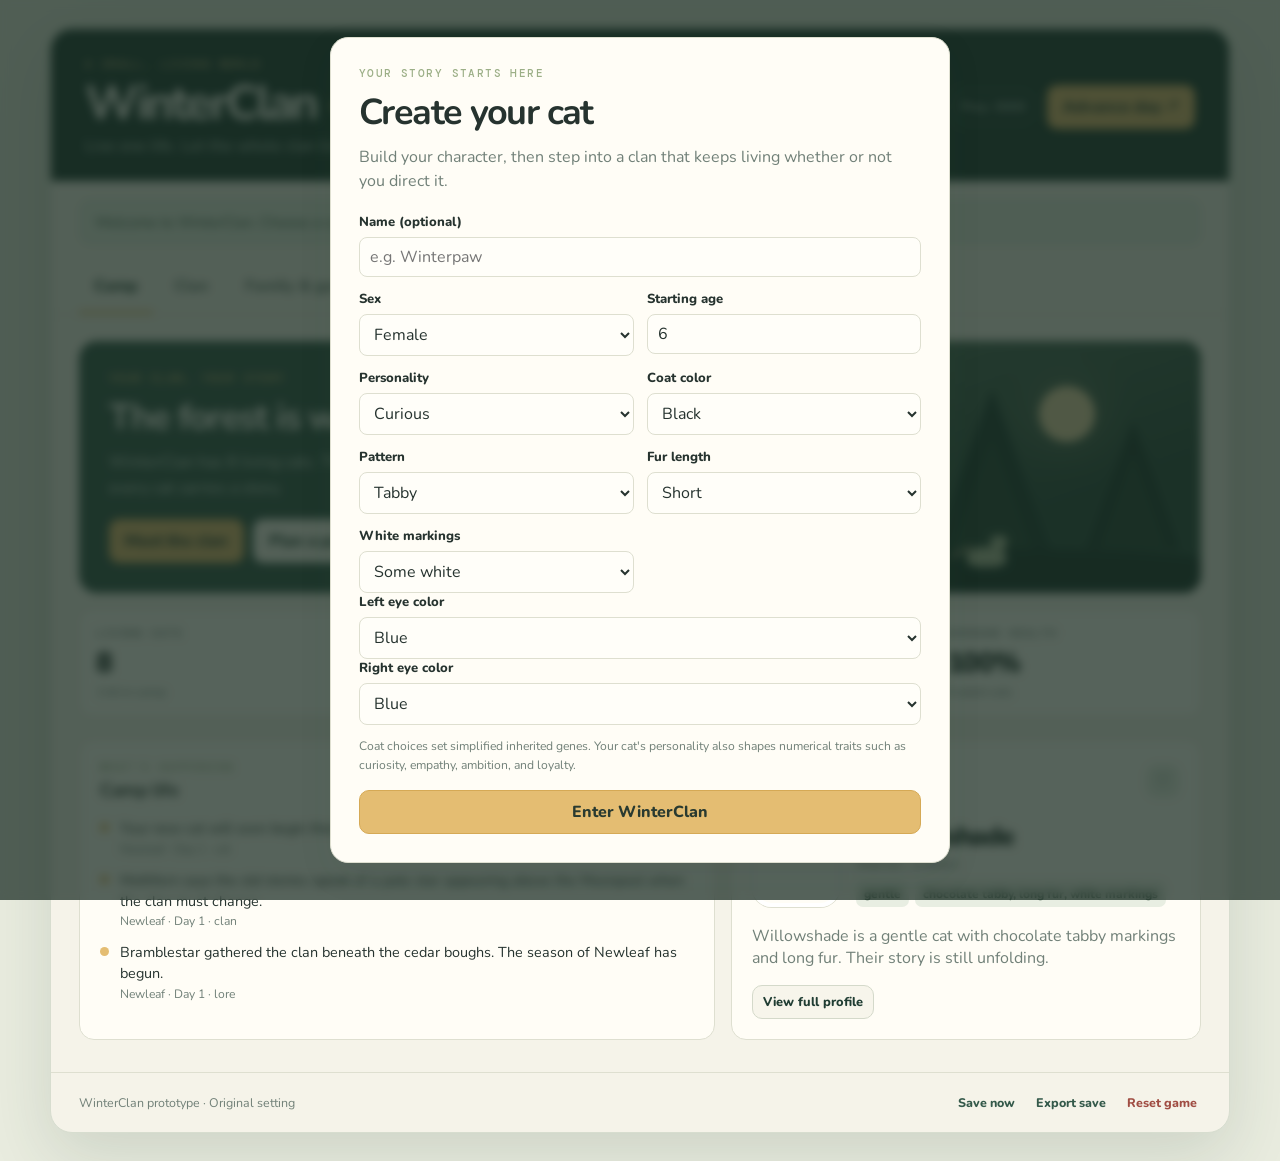
==== cat game/index.html @ 23115331 "Add files via upload" ====
<!doctype html>
<html lang="en">
<head>
  <meta charset="utf-8">
  <meta name="viewport" content="width=device-width, initial-scale=1">
  <title>WinterClan — A Cat Clan Life Simulator</title>
  <link rel="stylesheet" href="styles.css">
</head>
<body>
  <div class="app-shell">
    <header class="topbar">
      <div>
        <p class="eyebrow">A SMALL, LIVING WORLD</p>
        <h1>WinterClan <span class="paw">✦</span></h1>
        <p class="subtitle">Live one life. Let the whole clan live around you.</p>
      </div>
      <div class="top-status">
        <span id="seasonLabel" class="pill">Newleaf · Day 1</span>
        <span id="foodLabel" class="pill">Prey: 12</span>
        <button id="advanceDayBtn" class="button primary">Advance day ↗</button>
      </div>
    </header>

    <div class="notice" id="notice" role="status">
      Welcome to WinterClan. Choose a cat, explore the camp, and shape the clan's future.
    </div>

    <nav class="tabs" aria-label="Game sections">
      <button class="tab active" data-view="camp">Camp</button>
      <button class="tab" data-view="clan">Clan</button>
      <button class="tab" data-view="breeding">Family &amp; genetics</button>
      <button class="tab" data-view="territory">Territory</button>
      <button class="tab" data-view="chronicle">Chronicle</button>
    </nav>

    <main>
      <section class="view active" id="view-camp">
        <div class="hero-card">
          <div class="hero-copy">
            <p class="eyebrow">YOUR CLAN, YOUR STORY</p>
            <h2 id="campGreeting">The forest is waking.</h2>
            <p id="campSummary">Your cats are beginning another day beneath the cedar boughs.</p>
            <div class="hero-actions">
              <button class="button primary" data-jump="clan">Meet the clan</button>
              <button class="button" data-jump="territory">Plan a patrol</button>
            </div>
          </div>
          <div class="camp-art" aria-hidden="true">
            <div class="moon"></div>
            <div class="pine pine-one"></div>
            <div class="pine pine-two"></div>
            <div class="camp-ground"></div>
            <div class="cat-silhouette silhouette-one"></div>
            <div class="cat-silhouette silhouette-two"></div>
          </div>
        </div>

        <div class="stats-grid" id="statsGrid"></div>

        <div class="two-column">
          <section class="panel">
            <div class="panel-heading">
              <div>
                <p class="eyebrow">WHAT'S HAPPENING</p>
                <h3>Camp life</h3>
              </div>
              <span class="tiny-icon">☼</span>
            </div>
            <div id="campEvents" class="event-list"></div>
          </section>

          <section class="panel">
            <div class="panel-heading">
              <div>
                <p class="eyebrow">A CAT TO KNOW</p>
                <h3>Selected cat</h3>
              </div>
              <span class="tiny-icon">♡</span>
            </div>
            <div id="selectedCatCard"></div>
          </section>
        </div>
      </section>

      <section class="view" id="view-clan">
        <div class="section-intro">
          <p class="eyebrow">THE CATS WHO MAKE THE CLAN</p>
          <h2>Clan roster</h2>
          <p>You control one cat. Everyone else makes their own choices, builds relationships, remembers important moments, and may start families without your direction.</p>
        </div>

        <div class="roster-layout">
          <div class="panel roster-panel">
            <div class="panel-heading">
              <h3>Your cats <span id="catCount" class="count"></span></h3>
              <select id="rankFilter" aria-label="Filter by rank">
                <option value="all">All ranks</option>
                <option>Leader</option>
                <option>Deputy</option>
                <option>Medicine Cat</option>
                <option>Warrior</option>
                <option>Apprentice</option>
                <option>Kit</option>
                <option>Elder</option>
              </select>
            </div>
            <div id="catRoster" class="cat-roster"></div>
          </div>

          <div class="panel detail-panel" id="catDetails">
            <p class="muted">Select a cat to see their profile.</p>
          </div>
        </div>
      </section>

      <section class="view" id="view-breeding">
        <div class="section-intro">
          <p class="eyebrow">BLOODLINES &amp; HIDDEN TRAITS</p>
          <h2>Family &amp; genetics</h2>
          <p>Choose a mate for your own cat and decide whether to start a family. NPC cats form bonds and have kittens autonomously. Every kitten inherits alleles from both parents, so recessive traits can remain hidden for generations.</p>
        </div>

        <div class="breeding-layout">
          <section class="panel">
            <div class="panel-heading">
              <h3>Choose your mate</h3>
              <span class="count">Your cat + mate</span>
            </div>
            <label class="field-label" for="parentA">Your cat</label>
            <select id="parentA" class="wide-select"></select>
            <label class="field-label" for="parentB">Potential mate</label>
            <select id="parentB" class="wide-select"></select>
            <div id="breedingPreview" class="genetics-preview"></div>
            <button id="breedBtn" class="button primary full">Choose to start a family</button>
            <p class="fine-print">Your cat must be an adult and choose an unrelated adult of a different sex in this simplified version. NPC families can develop on their own in the background.</p>
          </section>

          <section class="panel">
            <div class="panel-heading">
              <div>
                <p class="eyebrow">FAMILY HISTORY</p>
                <h3>Bloodline notes</h3>
              </div>
            </div>
            <div id="familyNotes" class="event-list"></div>
          </section>
        </div>
      </section>

      <section class="view" id="view-territory">
        <div class="section-intro">
          <p class="eyebrow">BEYOND THE CAMP</p>
          <h2>Territory &amp; patrols</h2>
          <p>Choose where your cat will lead a patrol. The clanmates who join are selected by their bonds with you, and the outcome can change skills, memories, and relationships.</p>
        </div>

        <section class="panel quest-panel" id="questCard"></section>
        <div class="territory-grid" id="territoryGrid"></div>

        <section class="panel patrol-panel">
          <div class="panel-heading">
            <div>
              <p class="eyebrow">YOUR POINT OF VIEW</p>
              <h3>Your life, your choices</h3>
            </div>
            <span class="tiny-icon">➤</span>
          </div>
          <p id="individualModeText">Choose an activity for your playable cat. The rest of the clan continues acting autonomously.</p>
          <div class="action-row">
            <button class="button" id="trainBtn">Practice a skill</button>
            <button class="button" id="socialBtn">Spend time with a clanmate</button>
            <button class="button" id="restBtn">Rest and recover</button>
          </div>
        </section>
      </section>

      <section class="view" id="view-chronicle">
        <div class="section-intro">
          <p class="eyebrow">NOTHING IS EVER JUST A DAY</p>
          <h2>Clan chronicle</h2>
          <p>Births, discoveries, conflicts, and milestones become part of the clan's history. Individual cats keep private memories that shape future decisions.</p>
        </div>

        <section class="panel">
          <div class="panel-heading">
            <h3>Recent history</h3>
            <button id="clearLogBtn" class="button small">Clear view</button>
          </div>
          <div id="chronicleList" class="chronicle-list"></div>
        </section>
      </section>
    </main>

    <div class="creator-overlay" id="creatorOverlay" role="dialog" aria-modal="true" aria-labelledby="creatorTitle">
      <form class="creator-card" id="creatorForm">
        <p class="eyebrow">YOUR STORY STARTS HERE</p>
        <h2 id="creatorTitle">Create your cat</h2>
        <p class="muted">Build your character, then step into a clan that keeps living whether or not you direct it.</p>

        <div class="creator-grid">
          <div class="creator-field creator-wide">
            <label for="catName">Name (optional)</label>
            <input id="catName" name="name" maxlength="28" placeholder="e.g. Winterpaw">
          </div>

          <div class="creator-field">
            <label for="catSex">Sex</label>
            <select id="catSex" name="sex">
              <option value="female">Female</option>
              <option value="male">Male</option>
            </select>
          </div>

          <div class="creator-field">
            <label for="catAge">Starting age</label>
            <input
                type="number"
                id="catAge"
                name="age"
                value="6"
                min="0"
                max="300"
                step="1"
                required
            >
          </div>

          <div class="creator-field">
            <label for="catPersonality">Personality</label>
            <select id="catPersonality" name="personality">
              <option value="curious">Curious</option>
              <option value="bold">Bold</option>
              <option value="gentle">Gentle</option>
              <option value="patient">Patient</option>
              <option value="wary">Wary</option>
              <option value="playful">Playful</option>
              <option value="proud">Proud</option>
              <option value="observant">Observant</option>
              <option value="stubborn">Stubborn</option>
              <option value="loyal">Loyal</option>
            </select>
          </div>

          <div class="creator-field">
            <label for="catColor">Coat color</label>
            <select id="catColor" name="color">
              <option value="black">Black</option>
              <option value="chocolate">Chocolate</option>
              <option value="blue">Blue-gray</option>
              <option value="lilac">Lilac-gray</option>
              <option value="red">Red</option>
              <option value="cream">Cream</option>
            </select>
          </div>

          <div class="creator-field">
            <label for="catPattern">Pattern</label>
            <select id="catPattern" name="pattern">
              <option value="tabby">Tabby</option>
              <option value="solid">Solid</option>
            </select>
          </div>

          <div class="creator-field">
            <label for="catFur">Fur length</label>
            <select id="catFur" name="fur">
              <option value="short">Short</option>
              <option value="long">Long</option>
            </select>
          </div>

          <div class="creator-field">
            <label for="catWhite">White markings</label>
            <select id="catWhite" name="white">
              <option value="none">None</option>
              <option value="some" selected>Some white</option>
              <option value="high">High white</option>
            </select>
          </div>
        </div>

        <div class="creator-field">
        <label for="catLeftEye">Left eye color</label>
        <select id="catLeftEye" name="leftEye">
            <option value="blue" selected>Blue</option>
            <option value="green">Green</option>
            <option value="amber">Amber</option>
            <option value="gold">Gold</option>
            <option value="copper">Copper</option>
        </select>
        </div>

        <div class="creator-field">
        <label for="catRightEye">Right eye color</label>
        <select id="catRightEye" name="rightEye">
            <option value="blue" selected>Blue</option>
            <option value="green">Green</option>
            <option value="amber">Amber</option>
            <option value="gold">Gold</option>
            <option value="copper">Copper</option>
            <option value="same">Same as left eye</option>
        </select>
        </div>

        <p class="fine-print">Coat choices set simplified inherited genes. Your cat's personality also shapes numerical traits such as curiosity, empathy, ambition, and loyalty.</p>
        <button class="button primary full" type="submit">Enter WinterClan</button>
      </form>
    </div>

    <footer>
      <span>WinterClan prototype · Original setting</span>
      <div class="footer-actions">
        <button id="saveBtn" class="text-button">Save now</button>
        <button id="exportBtn" class="text-button">Export save</button>
        <button id="resetBtn" class="text-button danger-text">Reset game</button>
      </div>
    </footer>
  </div>
  <script src="story-events.js"></script>
  <script src="gossip.js"></script>
  <script src="npc-ai.js"></script>
  <script src="relationships.js"></script>
  <script src="social-reactions.js"></script>
  <script src="cat-renderer.js"></script>
  <script src="game.js"></script>
</body>
</html>
---- cat game/styles.css ----
@import url('https://fonts.googleapis.com/css2?family=DM+Mono:wght@400;500&family=Nunito:wght@400;600;700;800;900&display=swap');

:root {
  --ink: #26332f;
  --muted: #718078;
  --paper: #f5f3e9;
  --panel: #fffdf6;
  --line: #dedfd0;
  --forest: #34594a;
  --forest-dark: #203d33;
  --sage: #dce7d6;
  --moss: #9caf87;
  --gold: #e4bd72;
  --rose: #dba9a0;
  --shadow: 0 12px 35px rgba(41, 58, 47, .08);
}

* { box-sizing: border-box; }

body {
  margin: 0;
  background: #e9ecdf;
  color: var(--ink);
  font-family: "Nunito", system-ui, sans-serif;
}

button, select, input { font: inherit; }
button { cursor: pointer; }

button:focus-visible, select:focus-visible, input:focus-visible {
  outline: 3px solid #d3a94f;
  outline-offset: 2px;
}

.app-shell {
  max-width: 1180px;
  margin: 28px auto;
  background: var(--paper);
  border: 1px solid #d7ddcf;
  border-radius: 22px;
  overflow: hidden;
  box-shadow: 0 22px 65px rgba(32, 61, 51, .14);
}

.topbar {
  padding: 28px 34px 24px;
  background: var(--forest-dark);
  color: #fffdf5;
  display: flex;
  align-items: center;
  justify-content: space-between;
  gap: 24px;
}

h1, h2, h3, p { margin-top: 0; }

h1 {
  font-size: clamp(2rem, 4vw, 3rem);
  letter-spacing: -.06em;
  line-height: 1;
  margin-bottom: 8px;
}

h2 {
  font-size: clamp(1.65rem, 3vw, 2.25rem);
  letter-spacing: -.045em;
  margin-bottom: 8px;
}

h3 {
  font-size: 1.12rem;
  letter-spacing: -.02em;
  margin-bottom: 0;
}

.paw { color: var(--gold); font-size: .72em; }
.subtitle { margin: 0; color: #c6d6c8; }

.eyebrow {
  font: 500 .68rem "DM Mono", monospace;
  letter-spacing: .13em;
  text-transform: uppercase;
  color: var(--moss);
  margin-bottom: 8px;
}

.topbar .eyebrow { color: #d2bd84; }

.top-status {
  display: flex;
  flex-wrap: wrap;
  justify-content: flex-end;
  align-items: center;
  gap: 8px;
}

.pill {
  border: 1px solid #577365;
  border-radius: 99px;
  padding: 8px 12px;
  color: #e7eee4;
  font-size: .8rem;
  white-space: nowrap;
}

.button {
  background: #f7f5eb;
  border: 1px solid #d4d9ca;
  color: var(--forest-dark);
  padding: 10px 15px;
  border-radius: 10px;
  font-weight: 800;
  transition: transform .12s ease, background .12s ease;
}

.button:hover { transform: translateY(-1px); background: #fff; }

.button.primary {
  background: var(--gold);
  border-color: #d5a955;
  color: #293a30;
}

.button.primary:hover { background: #f0ca83; }
.button.small { padding: 7px 10px; font-size: .8rem; }
.button.full { width: 100%; margin-top: 16px; }

.notice {
  margin: 18px 28px 0;
  padding: 12px 15px;
  border-radius: 10px;
  background: #e5eddf;
  color: #3d5b48;
  border: 1px solid #d3e0cd;
  font-size: .9rem;
}

.notice-pop { animation: noticePop .5s ease; }

@keyframes noticePop {
  0% { transform: scale(.99); }
  50% { transform: scale(1.01); }
  100% { transform: scale(1); }
}

.tabs {
  display: flex;
  gap: 6px;
  padding: 18px 28px 0;
  border-bottom: 1px solid var(--line);
  overflow-x: auto;
}

.tab {
  border: 0;
  background: transparent;
  color: var(--muted);
  padding: 12px 15px 14px;
  font-weight: 800;
  border-bottom: 3px solid transparent;
  white-space: nowrap;
}

.tab:hover { color: var(--forest); }

.tab.active {
  color: var(--forest-dark);
  border-bottom-color: var(--gold);
}

main { padding: 26px 28px 32px; min-height: 520px; }

.view { display: none; animation: appear .18s ease; }
.view.active { display: block; }

@keyframes appear {
  from { opacity: .55; transform: translateY(3px); }
  to { opacity: 1; transform: none; }
}

.hero-card {
  min-height: 250px;
  background: var(--forest);
  border-radius: 18px;
  overflow: hidden;
  color: #fffdf5;
  display: grid;
  grid-template-columns: 1.1fr .9fr;
  position: relative;
}

.hero-copy { padding: 30px; z-index: 1; align-self: center; }
.hero-copy .eyebrow { color: #e7c981; }

.hero-copy p:not(.eyebrow) {
  max-width: 430px;
  color: #d9e4d8;
  line-height: 1.6;
}

.hero-actions { display: flex; gap: 9px; flex-wrap: wrap; margin-top: 18px; }

.camp-art {
  min-height: 250px;
  position: relative;
  overflow: hidden;
  background: linear-gradient(160deg, #597964 0%, #2d4d3f 68%);
}

.moon {
  width: 56px;
  height: 56px;
  border-radius: 50%;
  background: #e9d8a8;
  position: absolute;
  right: 21%;
  top: 18%;
  box-shadow: 0 0 50px #e9d8a855;
}

.pine {
  position: absolute;
  bottom: 28px;
  width: 0;
  height: 0;
  border-left: 58px solid transparent;
  border-right: 58px solid transparent;
  border-bottom: 160px solid #203d33;
}

.pine:after {
  content: "";
  position: absolute;
  left: -42px;
  top: 40px;
  border-left: 42px solid transparent;
  border-right: 42px solid transparent;
  border-bottom: 118px solid #294738;
}

.pine-one { right: 30%; transform: scale(1.2); }

.pine-two {
  right: 2%;
  transform: scale(.8);
  border-bottom-color: #1f3a30;
}

.camp-ground {
  position: absolute;
  bottom: 0;
  height: 45px;
  width: 100%;
  background: #1d382e;
  border-radius: 50% 50% 0 0 / 25% 25% 0 0;
}

.cat-silhouette {
  position: absolute;
  z-index: 2;
  bottom: 27px;
  width: 55px;
  height: 28px;
  border-radius: 45% 48% 35% 35%;
  background: #d6c6a0;
}

.cat-silhouette:before {
  content: "";
  position: absolute;
  right: -2px;
  top: -18px;
  width: 25px;
  height: 23px;
  border-radius: 50%;
  background: inherit;
  clip-path: polygon(0 20%, 24% 0, 40% 20%, 76% 0, 100% 45%, 82% 100%, 18% 100%);
}

.cat-silhouette:after {
  content: "";
  position: absolute;
  left: -24px;
  top: 4px;
  width: 35px;
  height: 6px;
  border-top: 4px solid #d6c6a0;
  border-radius: 50%;
  transform: rotate(-25deg);
}

.silhouette-one { left: 25%; }

.silhouette-two {
  left: 52%;
  bottom: 22px;
  transform: scale(.72);
  background: #aebc9b;
}

.stats-grid {
  display: grid;
  grid-template-columns: repeat(4, 1fr);
  gap: 12px;
  margin: 16px 0 22px;
}

.stat-card {
  background: var(--panel);
  border: 1px solid var(--line);
  border-radius: 13px;
  padding: 16px;
}

.stat-label {
  color: var(--muted);
  font: 500 .68rem "DM Mono", monospace;
  text-transform: uppercase;
  letter-spacing: .08em;
}

.stat-value {
  font-size: 1.75rem;
  font-weight: 900;
  margin-top: 4px;
  letter-spacing: -.04em;
}

.stat-foot { font-size: .78rem; color: var(--muted); margin-top: 1px; }

.two-column, .breeding-layout {
  display: grid;
  grid-template-columns: 1.15fr .85fr;
  gap: 16px;
}

.panel {
  background: var(--panel);
  border: 1px solid var(--line);
  border-radius: 15px;
  padding: 20px;
  min-width: 0;
}

.panel-heading {
  display: flex;
  align-items: center;
  justify-content: space-between;
  gap: 12px;
  margin-bottom: 16px;
}

.panel-heading .eyebrow { margin-bottom: 4px; }

.tiny-icon {
  display: grid;
  place-items: center;
  width: 34px;
  height: 34px;
  border-radius: 11px;
  background: #e9efe3;
  color: var(--forest);
  font-size: 1.1rem;
}

.event-list { display: flex; flex-direction: column; gap: 11px; }

.event-item {
  display: flex;
  gap: 11px;
  align-items: flex-start;
  font-size: .9rem;
  line-height: 1.45;
}

.event-dot {
  width: 9px;
  height: 9px;
  margin-top: 5px;
  flex: 0 0 auto;
  border-radius: 50%;
  background: var(--gold);
}

.event-item small {
  display: block;
  color: var(--muted);
  margin-top: 2px;
  font-size: .76rem;
}

.section-intro { margin: 2px 0 22px; max-width: 720px; }

.section-intro > p:last-child {
  color: var(--muted);
  line-height: 1.6;
  margin-bottom: 0;
}

.roster-layout {
  display: grid;
  grid-template-columns: minmax(270px, .8fr) minmax(0, 1.2fr);
  gap: 16px;
  align-items: start;
}

.roster-panel { padding: 16px; }
.count {
  font: 500 .72rem "DM Mono", monospace;
  color: var(--muted);
  background: #edf0e7;
  padding: 4px 7px;
  border-radius: 6px;
}

select, input {
  background: #fffef9;
  color: var(--ink);
  border: 1px solid var(--line);
  border-radius: 8px;
  padding: 8px 10px;
  max-width: 100%;
}

.cat-roster {
  display: flex;
  flex-direction: column;
  gap: 7px;
  max-height: 600px;
  overflow-y: auto;
}

.cat-row {
  display: flex;
  align-items: center;
  gap: 10px;
  border: 1px solid transparent;
  border-radius: 11px;
  padding: 9px;
  background: #f8f7ef;
  text-align: left;
  color: var(--ink);
  width: 100%;
}

.cat-row:hover { border-color: #c9d7c5; background: #f0f4eb; }
.cat-row.selected { border-color: #93ae8b; background: #e8f0e3; }

.cat-avatar {
  width: 43px;
  height: 43px;
  flex: 0 0 auto;
  display: grid;
  place-items: center;
  font-size: 1.6rem;
  border-radius: 12px;
  background: var(--fur, #c8b79d);
  border: 2px solid #ffffff99;
}

.cat-row-info { flex: 1; min-width: 0; }
.cat-row-name { font-weight: 900; }
.cat-row-sub { color: var(--muted); font-size: .76rem; }

.cat-row-badge {
  font-size: .67rem;
  padding: 4px 6px;
  border-radius: 6px;
  background: #e7eadf;
  color: #526252;
}

.detail-panel { min-height: 320px; }

.profile-header {
  display: flex;
  gap: 16px;
  align-items: center;
  margin-bottom: 18px;
}

.profile-avatar {
    width: 88px;
    height: 88px;
    border-radius: 20px;
    background: transparent;
    border: 4px solid #fff;
    box-shadow: 0 0 0 1px var(--line);
    display: grid;
    place-items: center;
    object-fit: contain;
    flex: 0 0 auto;
}

.profile-illustration {
    display: flex;
    justify-content: center;
    padding: 16px;
    margin: 12px 0;
}

#fullProfileCatCanvas {
    width: 280px;
    max-width: 100%;
    height: auto;
    object-fit: contain;
}

.profile-name { font-size: 1.65rem; font-weight: 900; letter-spacing: -.04em; }
.profile-meta { color: var(--muted); font-size: .85rem; }
.tag-row { display: flex; flex-wrap: wrap; gap: 6px; margin-top: 8px; }

.tag {
  background: #e8eee2;
  color: #3e5b48;
  border-radius: 7px;
  padding: 5px 8px;
  font-size: .75rem;
  font-weight: 800;
}

.profile-section {
  border-top: 1px solid var(--line);
  padding-top: 15px;
  margin-top: 15px;
}

.profile-section h4 { margin: 0 0 10px; font-size: .88rem; }

.trait-grid {
  display: grid;
  grid-template-columns: repeat(2, minmax(0, 1fr));
  gap: 8px;
}

.trait { background: #f5f4eb; border-radius: 9px; padding: 10px; }
.trait-label { color: var(--muted); font-size: .72rem; }
.trait-value { font-weight: 800; font-size: .88rem; margin-top: 3px; overflow-wrap: anywhere; }
.meter { height: 6px; background: #e6e8dd; border-radius: 99px; overflow: hidden; margin-top: 7px; }
.meter span { display: block; height: 100%; background: var(--moss); border-radius: inherit; }

.field-label { display: block; font-weight: 800; font-size: .82rem; margin: 15px 0 6px; }
.wide-select { width: 100%; }

.genetics-preview {
  margin-top: 18px;
  padding: 15px;
  border-radius: 12px;
  background: #f3f4e9;
  line-height: 1.55;
  font-size: .88rem;
}

.preview-title { font-weight: 900; margin-bottom: 8px; }

.gene-line {
  display: flex;
  justify-content: space-between;
  gap: 12px;
  padding: 5px 0;
  border-bottom: 1px dashed #d9dece;
}

.gene-line:last-child { border-bottom: 0; }
.gene-line span:last-child { font-family: "DM Mono", monospace; font-size: .8rem; }
.fine-print { font-size: .76rem; color: var(--muted); line-height: 1.5; margin: 12px 0 0; }

.territory-grid {
  display: grid;
  grid-template-columns: repeat(3, 1fr);
  gap: 13px;
  margin-bottom: 16px;
}

.location-card {
  text-align: left;
  padding: 17px;
  border: 1px solid var(--line);
  border-radius: 14px;
  background: var(--panel);
  color: var(--ink);
  min-height: 175px;
}

.location-card:hover { border-color: #9eb599; transform: translateY(-2px); }
.location-emoji { font-size: 1.8rem; display: block; margin-bottom: 10px; }
.location-card h3 { margin-bottom: 7px; }

.location-card p {
  color: var(--muted);
  font-size: .82rem;
  line-height: 1.5;
  margin-bottom: 10px;
}

.location-difficulty {
  font: .68rem "DM Mono", monospace;
  color: #59715b;
  text-transform: uppercase;
  letter-spacing: .08em;
}

.patrol-panel { margin-top: 10px; }
.action-row { display: flex; flex-wrap: wrap; gap: 8px; }
.muted { color: var(--muted); }

.chronicle-list { display: flex; flex-direction: column; gap: 0; }

.chronicle-entry {
  display: grid;
  grid-template-columns: 110px 1fr;
  gap: 15px;
  padding: 14px 0;
  border-bottom: 1px solid var(--line);
  line-height: 1.5;
}

.chronicle-entry:last-child { border-bottom: 0; }
.chronicle-date { color: var(--muted); font: .7rem "DM Mono", monospace; }
.chronicle-text { font-size: .9rem; }

.chronicle-type {
  display: inline-block;
  margin-right: 7px;
  color: #527055;
  background: #e9efe3;
  border-radius: 5px;
  padding: 2px 6px;
  font-size: .65rem;
  font-weight: 900;
  text-transform: uppercase;
}

.creator-overlay {
  position: fixed;
  inset: 0;
  z-index: 20;
  display: none;
  align-items: center;
  justify-content: center;
  overflow-y: auto;
  padding: 20px;
  background: rgba(21, 39, 31, .72);
  backdrop-filter: blur(5px);
}

.creator-overlay.open { display: flex; }

.creator-card {
  width: min(100%, 620px);
  max-height: 95vh;
  overflow-y: auto;
  padding: 28px;
  border: 1px solid var(--line);
  border-radius: 18px;
  background: var(--panel);
  box-shadow: var(--shadow);
}

.creator-card h2 { margin-bottom: 8px; }
.creator-card > .muted { line-height: 1.5; }

.creator-grid {
  display: grid;
  grid-template-columns: repeat(2, minmax(0, 1fr));
  gap: 13px;
  margin-top: 20px;
}

.creator-field { display: flex; flex-direction: column; gap: 6px; min-width: 0; }
.creator-field label { font-size: .82rem; font-weight: 800; }
.creator-field input, .creator-field select { width: 100%; }
.creator-wide { grid-column: 1 / -1; }

footer {
  border-top: 1px solid var(--line);
  padding: 17px 28px;
  display: flex;
  justify-content: space-between;
  align-items: center;
  gap: 12px;
  color: var(--muted);
  font-size: .78rem;
}

.footer-actions { display: flex; gap: 13px; flex-wrap: wrap; }

.text-button {
  border: 0;
  background: transparent;
  color: var(--forest);
  font-weight: 800;
  padding: 4px;
}

.text-button:hover { text-decoration: underline; }
.danger-text { color: #a04d43; }
.empty-state { color: var(--muted); padding: 16px 0; font-size: .9rem; }

@media (max-width: 820px) {
  .app-shell { margin: 0; border-radius: 0; border: 0; }
  .topbar { align-items: flex-start; flex-direction: column; padding: 24px 20px; }
  .top-status { justify-content: flex-start; }
  main { padding: 20px 16px 28px; }
  .tabs { padding: 14px 12px 0; }
  .notice { margin: 14px 16px 0; }
  .hero-card { grid-template-columns: 1fr; }
  .camp-art { min-height: 145px; }
  .hero-copy { padding: 24px; }
  .stats-grid { grid-template-columns: repeat(2, 1fr); }
  .two-column, .breeding-layout, .roster-layout { grid-template-columns: 1fr; }
  .territory-grid { grid-template-columns: 1fr; }
  .location-card { min-height: auto; }
  footer { padding: 16px; align-items: flex-start; flex-direction: column; }
  .creator-card { padding: 22px; }
}

@media (max-width: 480px) {
  .creator-grid { grid-template-columns: 1fr; }
  .creator-wide { grid-column: auto; }
  .chronicle-entry { grid-template-columns: 1fr; gap: 4px; }
  .profile-header { align-items: flex-start; }
  .profile-avatar { width: 70px; height: 70px; font-size: 2.5rem; }
}

@media (prefers-reduced-motion: reduce) {
  *, *::before, *::after {
    animation-duration: .01ms !important;
    transition-duration: .01ms !important;
    scroll-behavior: auto !important;
  }
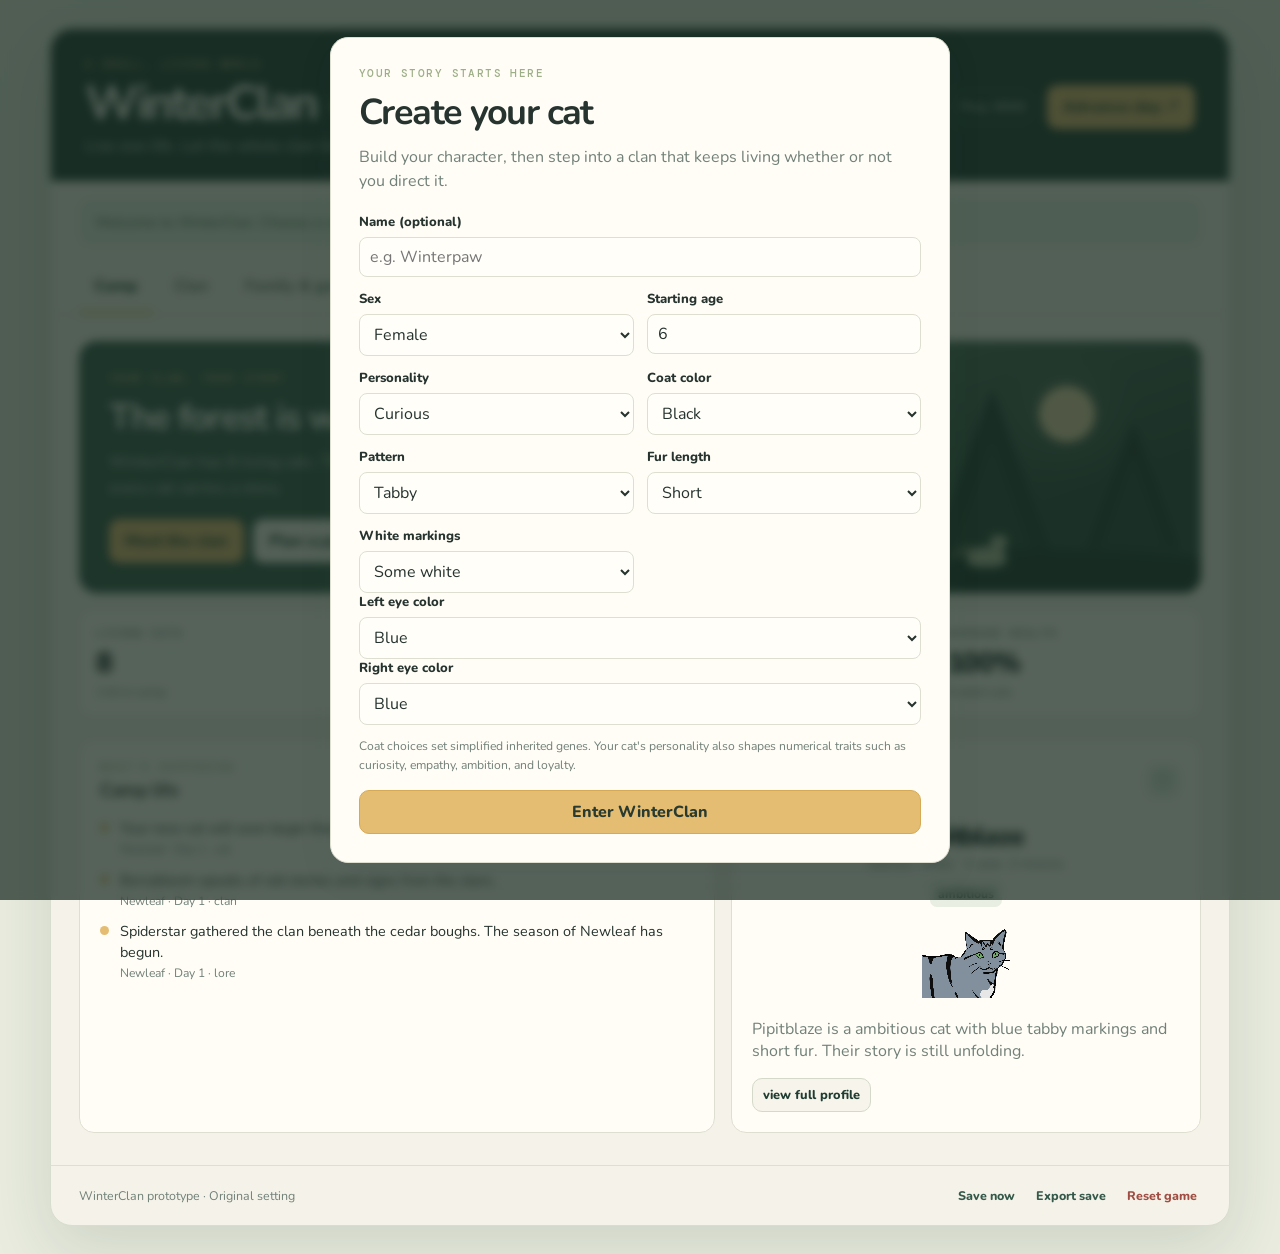
==== commit a98c187e: "added new bases + markings, adjusted directory, added wip branching dialogue to confessions, added c" ====
--- a/cat game/index.html
+++ b/cat game/index.html
@@ -95,13 +95,13 @@
               <h3>Your cats <span id="catCount" class="count"></span></h3>
               <select id="rankFilter" aria-label="Filter by rank">
                 <option value="all">All ranks</option>
-                <option>Leader</option>
-                <option>Deputy</option>
-                <option>Medicine Cat</option>
-                <option>Warrior</option>
-                <option>Apprentice</option>
-                <option>Kit</option>
-                <option>Elder</option>
+                <option>leader</option>
+                <option>deputy</option>
+                <option>medicine cat</option>
+                <option>warrior</option>
+                <option>apprentice</option>
+                <option>kit</option>
+                <option>elder</option>
               </select>
             </div>
             <div id="catRoster" class="cat-roster"></div>
@@ -316,12 +316,12 @@
       </div>
     </footer>
   </div>
-  <script src="story-events.js"></script>
-  <script src="gossip.js"></script>
-  <script src="npc-ai.js"></script>
-  <script src="relationships.js"></script>
-  <script src="social-reactions.js"></script>
-  <script src="cat-renderer.js"></script>
-  <script src="game.js"></script>
+  <script src="js/story-events.js"></script>
+  <script src="js/gossip.js"></script>
+  <script src="js/npc-ai.js"></script>
+  <script src="js/relationships.js"></script>
+  <script src="js/social-reactions.js"></script>
+  <script src="js/cat-renderer.js"></script>
+  <script src="js/game.js"></script>
 </body>
 </html>
--- a/cat game/styles.css
+++ b/cat game/styles.css
@@ -1,4 +1,4 @@
-@import url('https://fonts.googleapis.com/css2?family=DM+Mono:wght@400;500&family=Nunito:wght@400;600;700;800;900&display=swap');
+@import url("https://fonts.googleapis.com/css2?family=DM+Mono:wght@400;500&family=Nunito:wght@400;600;700;800;900&display=swap");
 
 :root {
   --ink: #26332f;
@@ -12,10 +12,12 @@
   --moss: #9caf87;
   --gold: #e4bd72;
   --rose: #dba9a0;
-  --shadow: 0 12px 35px rgba(41, 58, 47, .08);
-}
-
-* { box-sizing: border-box; }
+  --shadow: 0 12px 35px rgba(41, 58, 47, 0.08);
+}
+
+* {
+  box-sizing: border-box;
+}
 
 body {
   margin: 0;
@@ -24,10 +26,18 @@
   font-family: "Nunito", system-ui, sans-serif;
 }
 
-button, select, input { font: inherit; }
-button { cursor: pointer; }
-
-button:focus-visible, select:focus-visible, input:focus-visible {
+button,
+select,
+input {
+  font: inherit;
+}
+button {
+  cursor: pointer;
+}
+
+button:focus-visible,
+select:focus-visible,
+input:focus-visible {
   outline: 3px solid #d3a94f;
   outline-offset: 2px;
 }
@@ -39,7 +49,7 @@
   border: 1px solid #d7ddcf;
   border-radius: 22px;
   overflow: hidden;
-  box-shadow: 0 22px 65px rgba(32, 61, 51, .14);
+  box-shadow: 0 22px 65px rgba(32, 61, 51, 0.14);
 }
 
 .topbar {
@@ -52,39 +62,54 @@
   gap: 24px;
 }
 
-h1, h2, h3, p { margin-top: 0; }
+h1,
+h2,
+h3,
+p {
+  margin-top: 0;
+}
 
 h1 {
   font-size: clamp(2rem, 4vw, 3rem);
-  letter-spacing: -.06em;
+  letter-spacing: -0.06em;
   line-height: 1;
   margin-bottom: 8px;
 }
 
 h2 {
   font-size: clamp(1.65rem, 3vw, 2.25rem);
-  letter-spacing: -.045em;
+  letter-spacing: -0.045em;
   margin-bottom: 8px;
 }
 
 h3 {
   font-size: 1.12rem;
-  letter-spacing: -.02em;
+  letter-spacing: -0.02em;
   margin-bottom: 0;
 }
 
-.paw { color: var(--gold); font-size: .72em; }
-.subtitle { margin: 0; color: #c6d6c8; }
+.paw {
+  color: var(--gold);
+  font-size: 0.72em;
+}
+.subtitle {
+  margin: 0;
+  color: #c6d6c8;
+}
 
 .eyebrow {
-  font: 500 .68rem "DM Mono", monospace;
-  letter-spacing: .13em;
+  font:
+    500 0.68rem "DM Mono",
+    monospace;
+  letter-spacing: 0.13em;
   text-transform: uppercase;
   color: var(--moss);
   margin-bottom: 8px;
 }
 
-.topbar .eyebrow { color: #d2bd84; }
+.topbar .eyebrow {
+  color: #d2bd84;
+}
 
 .top-status {
   display: flex;
@@ -99,7 +124,7 @@
   border-radius: 99px;
   padding: 8px 12px;
   color: #e7eee4;
-  font-size: .8rem;
+  font-size: 0.8rem;
   white-space: nowrap;
 }
 
@@ -110,10 +135,15 @@
   padding: 10px 15px;
   border-radius: 10px;
   font-weight: 800;
-  transition: transform .12s ease, background .12s ease;
-}
-
-.button:hover { transform: translateY(-1px); background: #fff; }
+  transition:
+    transform 0.12s ease,
+    background 0.12s ease;
+}
+
+.button:hover {
+  transform: translateY(-1px);
+  background: #fff;
+}
 
 .button.primary {
   background: var(--gold);
@@ -121,9 +151,17 @@
   color: #293a30;
 }
 
-.button.primary:hover { background: #f0ca83; }
-.button.small { padding: 7px 10px; font-size: .8rem; }
-.button.full { width: 100%; margin-top: 16px; }
+.button.primary:hover {
+  background: #f0ca83;
+}
+.button.small {
+  padding: 7px 10px;
+  font-size: 0.8rem;
+}
+.button.full {
+  width: 100%;
+  margin-top: 16px;
+}
 
 .notice {
   margin: 18px 28px 0;
@@ -132,15 +170,23 @@
   background: #e5eddf;
   color: #3d5b48;
   border: 1px solid #d3e0cd;
-  font-size: .9rem;
-}
-
-.notice-pop { animation: noticePop .5s ease; }
+  font-size: 0.9rem;
+}
+
+.notice-pop {
+  animation: noticePop 0.5s ease;
+}
 
 @keyframes noticePop {
-  0% { transform: scale(.99); }
-  50% { transform: scale(1.01); }
-  100% { transform: scale(1); }
+  0% {
+    transform: scale(0.99);
+  }
+  50% {
+    transform: scale(1.01);
+  }
+  100% {
+    transform: scale(1);
+  }
 }
 
 .tabs {
@@ -161,21 +207,37 @@
   white-space: nowrap;
 }
 
-.tab:hover { color: var(--forest); }
+.tab:hover {
+  color: var(--forest);
+}
 
 .tab.active {
   color: var(--forest-dark);
   border-bottom-color: var(--gold);
 }
 
-main { padding: 26px 28px 32px; min-height: 520px; }
-
-.view { display: none; animation: appear .18s ease; }
-.view.active { display: block; }
+main {
+  padding: 26px 28px 32px;
+  min-height: 520px;
+}
+
+.view {
+  display: none;
+  animation: appear 0.18s ease;
+}
+.view.active {
+  display: block;
+}
 
 @keyframes appear {
-  from { opacity: .55; transform: translateY(3px); }
-  to { opacity: 1; transform: none; }
+  from {
+    opacity: 0.55;
+    transform: translateY(3px);
+  }
+  to {
+    opacity: 1;
+    transform: none;
+  }
 }
 
 .hero-card {
@@ -185,12 +247,18 @@
   overflow: hidden;
   color: #fffdf5;
   display: grid;
-  grid-template-columns: 1.1fr .9fr;
+  grid-template-columns: 1.1fr 0.9fr;
   position: relative;
 }
 
-.hero-copy { padding: 30px; z-index: 1; align-self: center; }
-.hero-copy .eyebrow { color: #e7c981; }
+.hero-copy {
+  padding: 30px;
+  z-index: 1;
+  align-self: center;
+}
+.hero-copy .eyebrow {
+  color: #e7c981;
+}
 
 .hero-copy p:not(.eyebrow) {
   max-width: 430px;
@@ -198,7 +266,12 @@
   line-height: 1.6;
 }
 
-.hero-actions { display: flex; gap: 9px; flex-wrap: wrap; margin-top: 18px; }
+.hero-actions {
+  display: flex;
+  gap: 9px;
+  flex-wrap: wrap;
+  margin-top: 18px;
+}
 
 .camp-art {
   min-height: 250px;
@@ -238,11 +311,14 @@
   border-bottom: 118px solid #294738;
 }
 
-.pine-one { right: 30%; transform: scale(1.2); }
+.pine-one {
+  right: 30%;
+  transform: scale(1.2);
+}
 
 .pine-two {
   right: 2%;
-  transform: scale(.8);
+  transform: scale(0.8);
   border-bottom-color: #1f3a30;
 }
 
@@ -274,7 +350,15 @@
   height: 23px;
   border-radius: 50%;
   background: inherit;
-  clip-path: polygon(0 20%, 24% 0, 40% 20%, 76% 0, 100% 45%, 82% 100%, 18% 100%);
+  clip-path: polygon(
+    0 20%,
+    24% 0,
+    40% 20%,
+    76% 0,
+    100% 45%,
+    82% 100%,
+    18% 100%
+  );
 }
 
 .cat-silhouette:after {
@@ -289,12 +373,14 @@
   transform: rotate(-25deg);
 }
 
-.silhouette-one { left: 25%; }
+.silhouette-one {
+  left: 25%;
+}
 
 .silhouette-two {
   left: 52%;
   bottom: 22px;
-  transform: scale(.72);
+  transform: scale(0.72);
   background: #aebc9b;
 }
 
@@ -314,23 +400,30 @@
 
 .stat-label {
   color: var(--muted);
-  font: 500 .68rem "DM Mono", monospace;
+  font:
+    500 0.68rem "DM Mono",
+    monospace;
   text-transform: uppercase;
-  letter-spacing: .08em;
+  letter-spacing: 0.08em;
 }
 
 .stat-value {
   font-size: 1.75rem;
   font-weight: 900;
   margin-top: 4px;
-  letter-spacing: -.04em;
-}
-
-.stat-foot { font-size: .78rem; color: var(--muted); margin-top: 1px; }
-
-.two-column, .breeding-layout {
+  letter-spacing: -0.04em;
+}
+
+.stat-foot {
+  font-size: 0.78rem;
+  color: var(--muted);
+  margin-top: 1px;
+}
+
+.two-column,
+.breeding-layout {
   display: grid;
-  grid-template-columns: 1.15fr .85fr;
+  grid-template-columns: 1.15fr 0.85fr;
   gap: 16px;
 }
 
@@ -350,7 +443,9 @@
   margin-bottom: 16px;
 }
 
-.panel-heading .eyebrow { margin-bottom: 4px; }
+.panel-heading .eyebrow {
+  margin-bottom: 4px;
+}
 
 .tiny-icon {
   display: grid;
@@ -363,13 +458,17 @@
   font-size: 1.1rem;
 }
 
-.event-list { display: flex; flex-direction: column; gap: 11px; }
+.event-list {
+  display: flex;
+  flex-direction: column;
+  gap: 11px;
+}
 
 .event-item {
   display: flex;
   gap: 11px;
   align-items: flex-start;
-  font-size: .9rem;
+  font-size: 0.9rem;
   line-height: 1.45;
 }
 
@@ -386,10 +485,13 @@
   display: block;
   color: var(--muted);
   margin-top: 2px;
-  font-size: .76rem;
-}
-
-.section-intro { margin: 2px 0 22px; max-width: 720px; }
+  font-size: 0.76rem;
+}
+
+.section-intro {
+  margin: 2px 0 22px;
+  max-width: 720px;
+}
 
 .section-intro > p:last-child {
   color: var(--muted);
@@ -399,21 +501,26 @@
 
 .roster-layout {
   display: grid;
-  grid-template-columns: minmax(270px, .8fr) minmax(0, 1.2fr);
+  grid-template-columns: minmax(270px, 0.8fr) minmax(0, 1.2fr);
   gap: 16px;
   align-items: start;
 }
 
-.roster-panel { padding: 16px; }
+.roster-panel {
+  padding: 16px;
+}
 .count {
-  font: 500 .72rem "DM Mono", monospace;
+  font:
+    500 0.72rem "DM Mono",
+    monospace;
   color: var(--muted);
   background: #edf0e7;
   padding: 4px 7px;
   border-radius: 6px;
 }
 
-select, input {
+select,
+input {
   background: #fffef9;
   color: var(--ink);
   border: 1px solid var(--line);
@@ -443,8 +550,14 @@
   width: 100%;
 }
 
-.cat-row:hover { border-color: #c9d7c5; background: #f0f4eb; }
-.cat-row.selected { border-color: #93ae8b; background: #e8f0e3; }
+.cat-row:hover {
+  border-color: #c9d7c5;
+  background: #f0f4eb;
+}
+.cat-row.selected {
+  border-color: #93ae8b;
+  background: #e8f0e3;
+}
 
 .cat-avatar {
   width: 43px;
@@ -458,64 +571,93 @@
   border: 2px solid #ffffff99;
 }
 
-.cat-row-info { flex: 1; min-width: 0; }
-.cat-row-name { font-weight: 900; }
-.cat-row-sub { color: var(--muted); font-size: .76rem; }
+.cat-row-info {
+  flex: 1;
+  min-width: 0;
+}
+.cat-row-name {
+  font-weight: 900;
+}
+.cat-row-sub {
+  color: var(--muted);
+  font-size: 0.76rem;
+}
 
 .cat-row-badge {
-  font-size: .67rem;
+  font-size: 0.67rem;
   padding: 4px 6px;
   border-radius: 6px;
   background: #e7eadf;
   color: #526252;
 }
 
-.detail-panel { min-height: 320px; }
-
-.profile-header {
-  display: flex;
-  gap: 16px;
+.detail-panel {
+  min-height: 320px;
+}
+
+.profile-heading {
+  text-align: center;
+  margin-bottom: 8px;
+}
+
+.profile-heading .tag-row {
+  justify-content: center;
+}
+
+.profile-avatar {
+  width: 88px;
+  height: 88px;
+  border-radius: 20px;
+  background: transparent;
+  border: 4px solid #fff;
+  box-shadow: 0 0 0 1px var(--line);
+  display: grid;
+  place-items: center;
+  object-fit: contain;
+  flex: 0 0 auto;
+}
+
+.profile-illustration {
+  display: flex;
+  justify-content: center;
   align-items: center;
-  margin-bottom: 18px;
-}
-
-.profile-avatar {
-    width: 88px;
-    height: 88px;
-    border-radius: 20px;
-    background: transparent;
-    border: 4px solid #fff;
-    box-shadow: 0 0 0 1px var(--line);
-    display: grid;
-    place-items: center;
-    object-fit: contain;
-    flex: 0 0 auto;
-}
-
-.profile-illustration {
-    display: flex;
-    justify-content: center;
-    padding: 16px;
-    margin: 12px 0;
+  width: 100%;
+  margin: 12px 0 20px;
+  padding: 0;
 }
 
 #fullProfileCatCanvas {
-    width: 280px;
-    max-width: 100%;
-    height: auto;
-    object-fit: contain;
-}
-
-.profile-name { font-size: 1.65rem; font-weight: 900; letter-spacing: -.04em; }
-.profile-meta { color: var(--muted); font-size: .85rem; }
-.tag-row { display: flex; flex-wrap: wrap; gap: 6px; margin-top: 8px; }
+  display: block;
+  width: 100%;
+  max-width: 680px;
+  max-height: 460px;
+  height: auto;
+  object-fit: contain;
+}
+
+.profile-name {
+  font-size: 1.65rem;
+  font-weight: 900;
+  letter-spacing: -0.04em;
+}
+.profile-meta {
+  color: var(--muted);
+  font-size: 0.85rem;
+  text-transform: lowercase;
+}
+.tag-row {
+  display: flex;
+  flex-wrap: wrap;
+  gap: 6px;
+  margin-top: 8px;
+}
 
 .tag {
   background: #e8eee2;
   color: #3e5b48;
   border-radius: 7px;
   padding: 5px 8px;
-  font-size: .75rem;
+  font-size: 0.75rem;
   font-weight: 800;
 }
 
@@ -525,7 +667,10 @@
   margin-top: 15px;
 }
 
-.profile-section h4 { margin: 0 0 10px; font-size: .88rem; }
+.profile-section h4 {
+  margin: 0 0 10px;
+  font-size: 0.88rem;
+}
 
 .trait-grid {
   display: grid;
@@ -533,14 +678,44 @@
   gap: 8px;
 }
 
-.trait { background: #f5f4eb; border-radius: 9px; padding: 10px; }
-.trait-label { color: var(--muted); font-size: .72rem; }
-.trait-value { font-weight: 800; font-size: .88rem; margin-top: 3px; overflow-wrap: anywhere; }
-.meter { height: 6px; background: #e6e8dd; border-radius: 99px; overflow: hidden; margin-top: 7px; }
-.meter span { display: block; height: 100%; background: var(--moss); border-radius: inherit; }
-
-.field-label { display: block; font-weight: 800; font-size: .82rem; margin: 15px 0 6px; }
-.wide-select { width: 100%; }
+.trait {
+  background: #f5f4eb;
+  border-radius: 9px;
+  padding: 10px;
+}
+.trait-label {
+  color: var(--muted);
+  font-size: 0.72rem;
+}
+.trait-value {
+  font-weight: 800;
+  font-size: 0.88rem;
+  margin-top: 3px;
+  overflow-wrap: anywhere;
+}
+.meter {
+  height: 6px;
+  background: #e6e8dd;
+  border-radius: 99px;
+  overflow: hidden;
+  margin-top: 7px;
+}
+.meter span {
+  display: block;
+  height: 100%;
+  background: var(--moss);
+  border-radius: inherit;
+}
+
+.field-label {
+  display: block;
+  font-weight: 800;
+  font-size: 0.82rem;
+  margin: 15px 0 6px;
+}
+.wide-select {
+  width: 100%;
+}
 
 .genetics-preview {
   margin-top: 18px;
@@ -548,10 +723,13 @@
   border-radius: 12px;
   background: #f3f4e9;
   line-height: 1.55;
-  font-size: .88rem;
-}
-
-.preview-title { font-weight: 900; margin-bottom: 8px; }
+  font-size: 0.88rem;
+}
+
+.preview-title {
+  font-weight: 900;
+  margin-bottom: 8px;
+}
 
 .gene-line {
   display: flex;
@@ -561,9 +739,19 @@
   border-bottom: 1px dashed #d9dece;
 }
 
-.gene-line:last-child { border-bottom: 0; }
-.gene-line span:last-child { font-family: "DM Mono", monospace; font-size: .8rem; }
-.fine-print { font-size: .76rem; color: var(--muted); line-height: 1.5; margin: 12px 0 0; }
+.gene-line:last-child {
+  border-bottom: 0;
+}
+.gene-line span:last-child {
+  font-family: "DM Mono", monospace;
+  font-size: 0.8rem;
+}
+.fine-print {
+  font-size: 0.76rem;
+  color: var(--muted);
+  line-height: 1.5;
+  margin: 12px 0 0;
+}
 
 .territory-grid {
   display: grid;
@@ -582,29 +770,52 @@
   min-height: 175px;
 }
 
-.location-card:hover { border-color: #9eb599; transform: translateY(-2px); }
-.location-emoji { font-size: 1.8rem; display: block; margin-bottom: 10px; }
-.location-card h3 { margin-bottom: 7px; }
+.location-card:hover {
+  border-color: #9eb599;
+  transform: translateY(-2px);
+}
+.location-emoji {
+  font-size: 1.8rem;
+  display: block;
+  margin-bottom: 10px;
+}
+.location-card h3 {
+  margin-bottom: 7px;
+}
 
 .location-card p {
   color: var(--muted);
-  font-size: .82rem;
+  font-size: 0.82rem;
   line-height: 1.5;
   margin-bottom: 10px;
 }
 
 .location-difficulty {
-  font: .68rem "DM Mono", monospace;
+  font:
+    0.68rem "DM Mono",
+    monospace;
   color: #59715b;
   text-transform: uppercase;
-  letter-spacing: .08em;
-}
-
-.patrol-panel { margin-top: 10px; }
-.action-row { display: flex; flex-wrap: wrap; gap: 8px; }
-.muted { color: var(--muted); }
-
-.chronicle-list { display: flex; flex-direction: column; gap: 0; }
+  letter-spacing: 0.08em;
+}
+
+.patrol-panel {
+  margin-top: 10px;
+}
+.action-row {
+  display: flex;
+  flex-wrap: wrap;
+  gap: 8px;
+}
+.muted {
+  color: var(--muted);
+}
+
+.chronicle-list {
+  display: flex;
+  flex-direction: column;
+  gap: 0;
+}
 
 .chronicle-entry {
   display: grid;
@@ -615,9 +826,18 @@
   line-height: 1.5;
 }
 
-.chronicle-entry:last-child { border-bottom: 0; }
-.chronicle-date { color: var(--muted); font: .7rem "DM Mono", monospace; }
-.chronicle-text { font-size: .9rem; }
+.chronicle-entry:last-child {
+  border-bottom: 0;
+}
+.chronicle-date {
+  color: var(--muted);
+  font:
+    0.7rem "DM Mono",
+    monospace;
+}
+.chronicle-text {
+  font-size: 0.9rem;
+}
 
 .chronicle-type {
   display: inline-block;
@@ -626,7 +846,7 @@
   background: #e9efe3;
   border-radius: 5px;
   padding: 2px 6px;
-  font-size: .65rem;
+  font-size: 0.65rem;
   font-weight: 900;
   text-transform: uppercase;
 }
@@ -640,11 +860,13 @@
   justify-content: center;
   overflow-y: auto;
   padding: 20px;
-  background: rgba(21, 39, 31, .72);
+  background: rgba(21, 39, 31, 0.72);
   backdrop-filter: blur(5px);
 }
 
-.creator-overlay.open { display: flex; }
+.creator-overlay.open {
+  display: flex;
+}
 
 .creator-card {
   width: min(100%, 620px);
@@ -657,8 +879,12 @@
   box-shadow: var(--shadow);
 }
 
-.creator-card h2 { margin-bottom: 8px; }
-.creator-card > .muted { line-height: 1.5; }
+.creator-card h2 {
+  margin-bottom: 8px;
+}
+.creator-card > .muted {
+  line-height: 1.5;
+}
 
 .creator-grid {
   display: grid;
@@ -667,10 +893,23 @@
   margin-top: 20px;
 }
 
-.creator-field { display: flex; flex-direction: column; gap: 6px; min-width: 0; }
-.creator-field label { font-size: .82rem; font-weight: 800; }
-.creator-field input, .creator-field select { width: 100%; }
-.creator-wide { grid-column: 1 / -1; }
+.creator-field {
+  display: flex;
+  flex-direction: column;
+  gap: 6px;
+  min-width: 0;
+}
+.creator-field label {
+  font-size: 0.82rem;
+  font-weight: 800;
+}
+.creator-field input,
+.creator-field select {
+  width: 100%;
+}
+.creator-wide {
+  grid-column: 1 / -1;
+}
 
 footer {
   border-top: 1px solid var(--line);
@@ -680,10 +919,14 @@
   align-items: center;
   gap: 12px;
   color: var(--muted);
-  font-size: .78rem;
-}
-
-.footer-actions { display: flex; gap: 13px; flex-wrap: wrap; }
+  font-size: 0.78rem;
+}
+
+.footer-actions {
+  display: flex;
+  gap: 13px;
+  flex-wrap: wrap;
+}
 
 .text-button {
   border: 0;
@@ -693,39 +936,108 @@
   padding: 4px;
 }
 
-.text-button:hover { text-decoration: underline; }
-.danger-text { color: #a04d43; }
-.empty-state { color: var(--muted); padding: 16px 0; font-size: .9rem; }
+.text-button:hover {
+  text-decoration: underline;
+}
+.danger-text {
+  color: #a04d43;
+}
+.empty-state {
+  color: var(--muted);
+  padding: 16px 0;
+  font-size: 0.9rem;
+}
+
+#miniProfileCatCanvas {
+  width: 88px;
+  height: 79px;
+  display: block;
+  object-fit: contain;
+}
 
 @media (max-width: 820px) {
-  .app-shell { margin: 0; border-radius: 0; border: 0; }
-  .topbar { align-items: flex-start; flex-direction: column; padding: 24px 20px; }
-  .top-status { justify-content: flex-start; }
-  main { padding: 20px 16px 28px; }
-  .tabs { padding: 14px 12px 0; }
-  .notice { margin: 14px 16px 0; }
-  .hero-card { grid-template-columns: 1fr; }
-  .camp-art { min-height: 145px; }
-  .hero-copy { padding: 24px; }
-  .stats-grid { grid-template-columns: repeat(2, 1fr); }
-  .two-column, .breeding-layout, .roster-layout { grid-template-columns: 1fr; }
-  .territory-grid { grid-template-columns: 1fr; }
-  .location-card { min-height: auto; }
-  footer { padding: 16px; align-items: flex-start; flex-direction: column; }
-  .creator-card { padding: 22px; }
+  .app-shell {
+    margin: 0;
+    border-radius: 0;
+    border: 0;
+  }
+  .topbar {
+    align-items: flex-start;
+    flex-direction: column;
+    padding: 24px 20px;
+  }
+  .top-status {
+    justify-content: flex-start;
+  }
+  main {
+    padding: 20px 16px 28px;
+  }
+  .tabs {
+    padding: 14px 12px 0;
+  }
+  .notice {
+    margin: 14px 16px 0;
+  }
+  .hero-card {
+    grid-template-columns: 1fr;
+  }
+  .camp-art {
+    min-height: 145px;
+  }
+  .hero-copy {
+    padding: 24px;
+  }
+  .stats-grid {
+    grid-template-columns: repeat(2, 1fr);
+  }
+  .two-column,
+  .breeding-layout,
+  .roster-layout {
+    grid-template-columns: 1fr;
+  }
+  .territory-grid {
+    grid-template-columns: 1fr;
+  }
+  .location-card {
+    min-height: auto;
+  }
+  footer {
+    padding: 16px;
+    align-items: flex-start;
+    flex-direction: column;
+  }
+  .creator-card {
+    padding: 22px;
+  }
 }
 
 @media (max-width: 480px) {
-  .creator-grid { grid-template-columns: 1fr; }
-  .creator-wide { grid-column: auto; }
-  .chronicle-entry { grid-template-columns: 1fr; gap: 4px; }
-  .profile-header { align-items: flex-start; }
-  .profile-avatar { width: 70px; height: 70px; font-size: 2.5rem; }
+  .creator-grid {
+    grid-template-columns: 1fr;
+  }
+  .creator-wide {
+    grid-column: auto;
+  }
+  .chronicle-entry {
+    grid-template-columns: 1fr;
+    gap: 4px;
+  }
+  .profile-header {
+    align-items: flex-start;
+  }
+  .profile-avatar {
+    width: 70px;
+    height: 70px;
+    font-size: 2.5rem;
+  }
 }
 
 @media (prefers-reduced-motion: reduce) {
-  *, *::before, *::after {
-    animation-duration: .01ms !important;
-    transition-duration: .01ms !important;
+  *,
+  *::before,
+  *::after {
+    animation-duration: 0.01ms !important;
+    transition-duration: 0.01ms !important;
     scroll-behavior: auto !important;
-  }+  }
+}
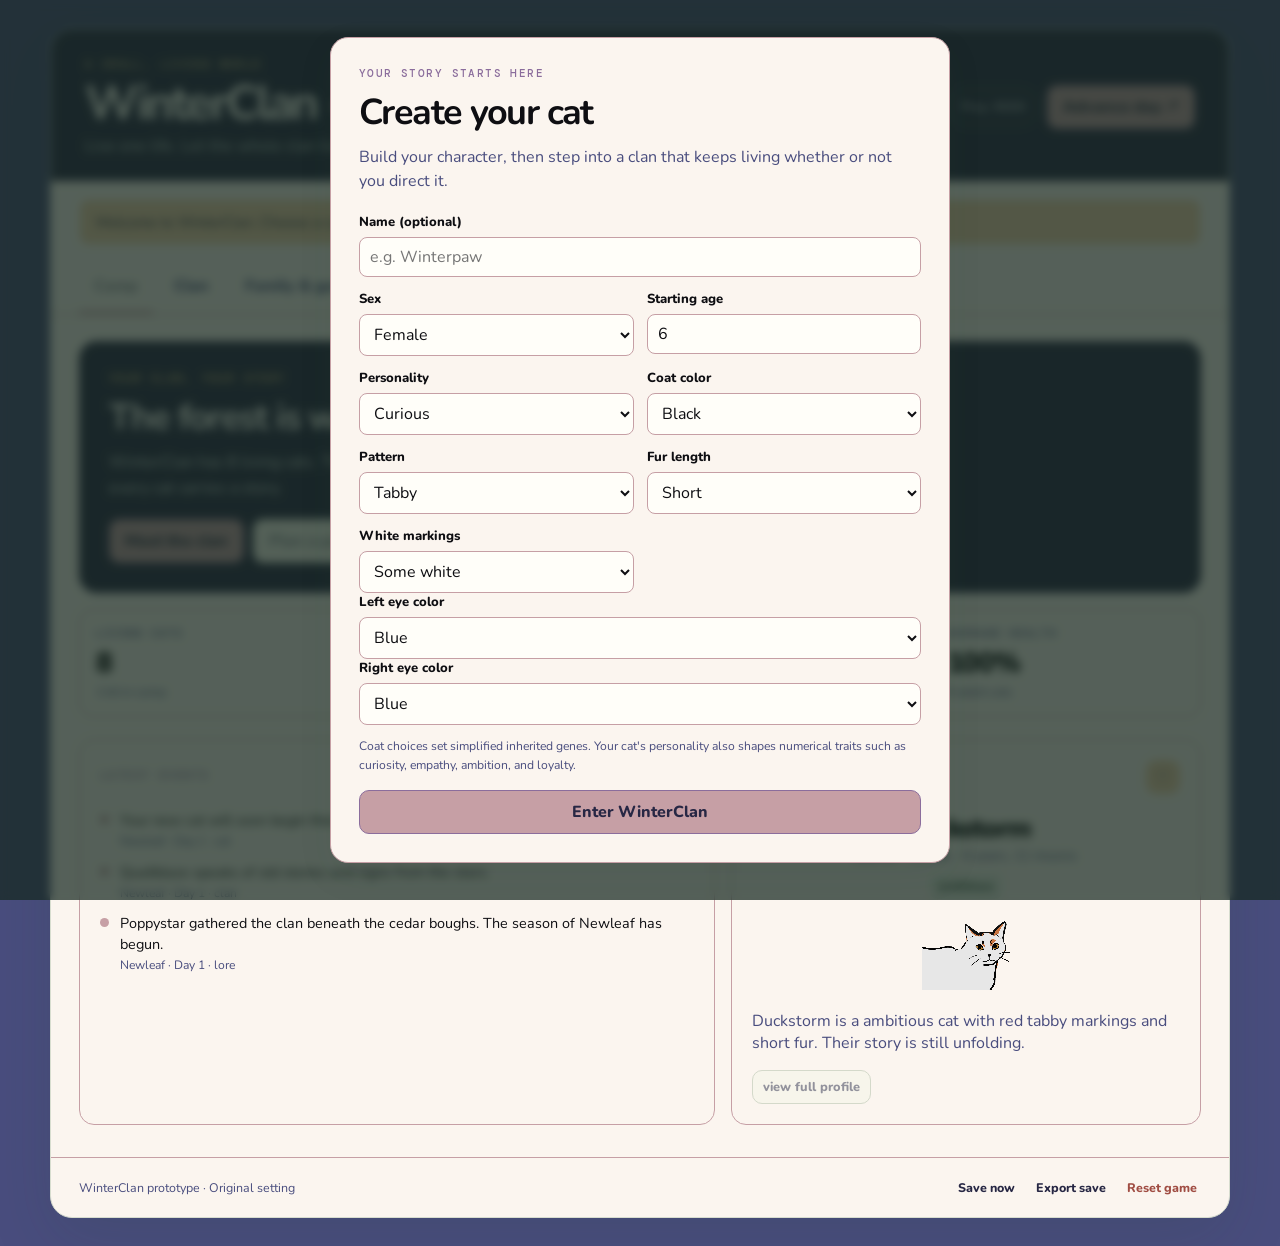
==== commit 640db744: "css updates" ====
--- a/cat game/index.html
+++ b/cat game/index.html
@@ -61,8 +61,7 @@
           <section class="panel">
             <div class="panel-heading">
               <div>
-                <p class="eyebrow">WHAT'S HAPPENING</p>
-                <h3>Camp life</h3>
+                <p class="eyebrow">LATEST EVENTS</p>
               </div>
               <span class="tiny-icon">☼</span>
             </div>
@@ -72,8 +71,7 @@
           <section class="panel">
             <div class="panel-heading">
               <div>
-                <p class="eyebrow">A CAT TO KNOW</p>
-                <h3>Selected cat</h3>
+                <p class="eyebrow">SELECTED CAT</p>
               </div>
               <span class="tiny-icon">♡</span>
             </div>
--- a/cat game/styles.css
+++ b/cat game/styles.css
@@ -1,17 +1,17 @@
 @import url("https://fonts.googleapis.com/css2?family=DM+Mono:wght@400;500&family=Nunito:wght@400;600;700;800;900&display=swap");
 
 :root {
-  --ink: #26332f;
-  --muted: #718078;
-  --paper: #f5f3e9;
-  --panel: #fffdf6;
-  --line: #dedfd0;
-  --forest: #34594a;
-  --forest-dark: #203d33;
-  --sage: #dce7d6;
-  --moss: #9caf87;
-  --gold: #e4bd72;
-  --rose: #dba9a0;
+  --ink: #0e0e12;
+  --muted: #494d7e;
+  --paper: #fbf5ef;
+  --panel: #fbf5ef;
+  --line: #c69fa5;
+  --forest: #272744;
+  --forest-dark: #92929c;
+  --sage: #ffd4a3;
+  --moss: #8b6d9c;
+  --gold: #c69fa5;
+  --rose: #d08159;
   --shadow: 0 12px 35px rgba(41, 58, 47, 0.08);
 }
 
@@ -21,7 +21,7 @@
 
 body {
   margin: 0;
-  background: #e9ecdf;
+  background: #494d7e;
   color: var(--ink);
   font-family: "Nunito", system-ui, sans-serif;
 }
@@ -38,7 +38,7 @@
 button:focus-visible,
 select:focus-visible,
 input:focus-visible {
-  outline: 3px solid #d3a94f;
+  outline: 3px solid #c69fa5;
   outline-offset: 2px;
 }
 
@@ -54,7 +54,7 @@
 
 .topbar {
   padding: 28px 34px 24px;
-  background: var(--forest-dark);
+  background: var(--forest);
   color: #fffdf5;
   display: flex;
   align-items: center;
@@ -147,12 +147,12 @@
 
 .button.primary {
   background: var(--gold);
-  border-color: #d5a955;
-  color: #293a30;
+  border-color: #8b6d9c;
+  color: #272744;
 }
 
 .button.primary:hover {
-  background: #f0ca83;
+  background: #8b6d9c;
 }
 .button.small {
   padding: 7px 10px;
@@ -167,9 +167,9 @@
   margin: 18px 28px 0;
   padding: 12px 15px;
   border-radius: 10px;
-  background: #e5eddf;
-  color: #3d5b48;
-  border: 1px solid #d3e0cd;
+  background: #f2d3ab;
+  color: #272744;
+  border: 1px solid #fbf5ef;
   font-size: 0.9rem;
 }
 
@@ -273,117 +273,6 @@
   margin-top: 18px;
 }
 
-.camp-art {
-  min-height: 250px;
-  position: relative;
-  overflow: hidden;
-  background: linear-gradient(160deg, #597964 0%, #2d4d3f 68%);
-}
-
-.moon {
-  width: 56px;
-  height: 56px;
-  border-radius: 50%;
-  background: #e9d8a8;
-  position: absolute;
-  right: 21%;
-  top: 18%;
-  box-shadow: 0 0 50px #e9d8a855;
-}
-
-.pine {
-  position: absolute;
-  bottom: 28px;
-  width: 0;
-  height: 0;
-  border-left: 58px solid transparent;
-  border-right: 58px solid transparent;
-  border-bottom: 160px solid #203d33;
-}
-
-.pine:after {
-  content: "";
-  position: absolute;
-  left: -42px;
-  top: 40px;
-  border-left: 42px solid transparent;
-  border-right: 42px solid transparent;
-  border-bottom: 118px solid #294738;
-}
-
-.pine-one {
-  right: 30%;
-  transform: scale(1.2);
-}
-
-.pine-two {
-  right: 2%;
-  transform: scale(0.8);
-  border-bottom-color: #1f3a30;
-}
-
-.camp-ground {
-  position: absolute;
-  bottom: 0;
-  height: 45px;
-  width: 100%;
-  background: #1d382e;
-  border-radius: 50% 50% 0 0 / 25% 25% 0 0;
-}
-
-.cat-silhouette {
-  position: absolute;
-  z-index: 2;
-  bottom: 27px;
-  width: 55px;
-  height: 28px;
-  border-radius: 45% 48% 35% 35%;
-  background: #d6c6a0;
-}
-
-.cat-silhouette:before {
-  content: "";
-  position: absolute;
-  right: -2px;
-  top: -18px;
-  width: 25px;
-  height: 23px;
-  border-radius: 50%;
-  background: inherit;
-  clip-path: polygon(
-    0 20%,
-    24% 0,
-    40% 20%,
-    76% 0,
-    100% 45%,
-    82% 100%,
-    18% 100%
-  );
-}
-
-.cat-silhouette:after {
-  content: "";
-  position: absolute;
-  left: -24px;
-  top: 4px;
-  width: 35px;
-  height: 6px;
-  border-top: 4px solid #d6c6a0;
-  border-radius: 50%;
-  transform: rotate(-25deg);
-}
-
-.silhouette-one {
-  left: 25%;
-}
-
-.silhouette-two {
-  left: 52%;
-  bottom: 22px;
-  transform: scale(0.72);
-  background: #aebc9b;
-}
-
 .stats-grid {
   display: grid;
   grid-template-columns: repeat(4, 1fr);
@@ -453,8 +342,8 @@
   width: 34px;
   height: 34px;
   border-radius: 11px;
-  background: #e9efe3;
-  color: var(--forest);
+  background: #f2d3ab;
+  color: #494d7e;
   font-size: 1.1rem;
 }
 
@@ -829,26 +718,29 @@
 .chronicle-entry:last-child {
   border-bottom: 0;
 }
+
 .chronicle-date {
   color: var(--muted);
   font:
     0.7rem "DM Mono",
     monospace;
 }
+
 .chronicle-text {
-  font-size: 0.9rem;
+    font-size: 0.9rem;
+    white-space: pre-wrap;
+    overflow-wrap: anywhere;
+    min-width: 0;
 }
 
 .chronicle-type {
   display: inline-block;
   margin-right: 7px;
-  color: #527055;
-  background: #e9efe3;
-  border-radius: 5px;
+  color: #8b6d9c;
   padding: 2px 6px;
   font-size: 0.65rem;
-  font-weight: 900;
-  text-transform: uppercase;
+  font-weight: 700;
+  text-transform: lowercase;
 }
 
 .creator-overlay {
